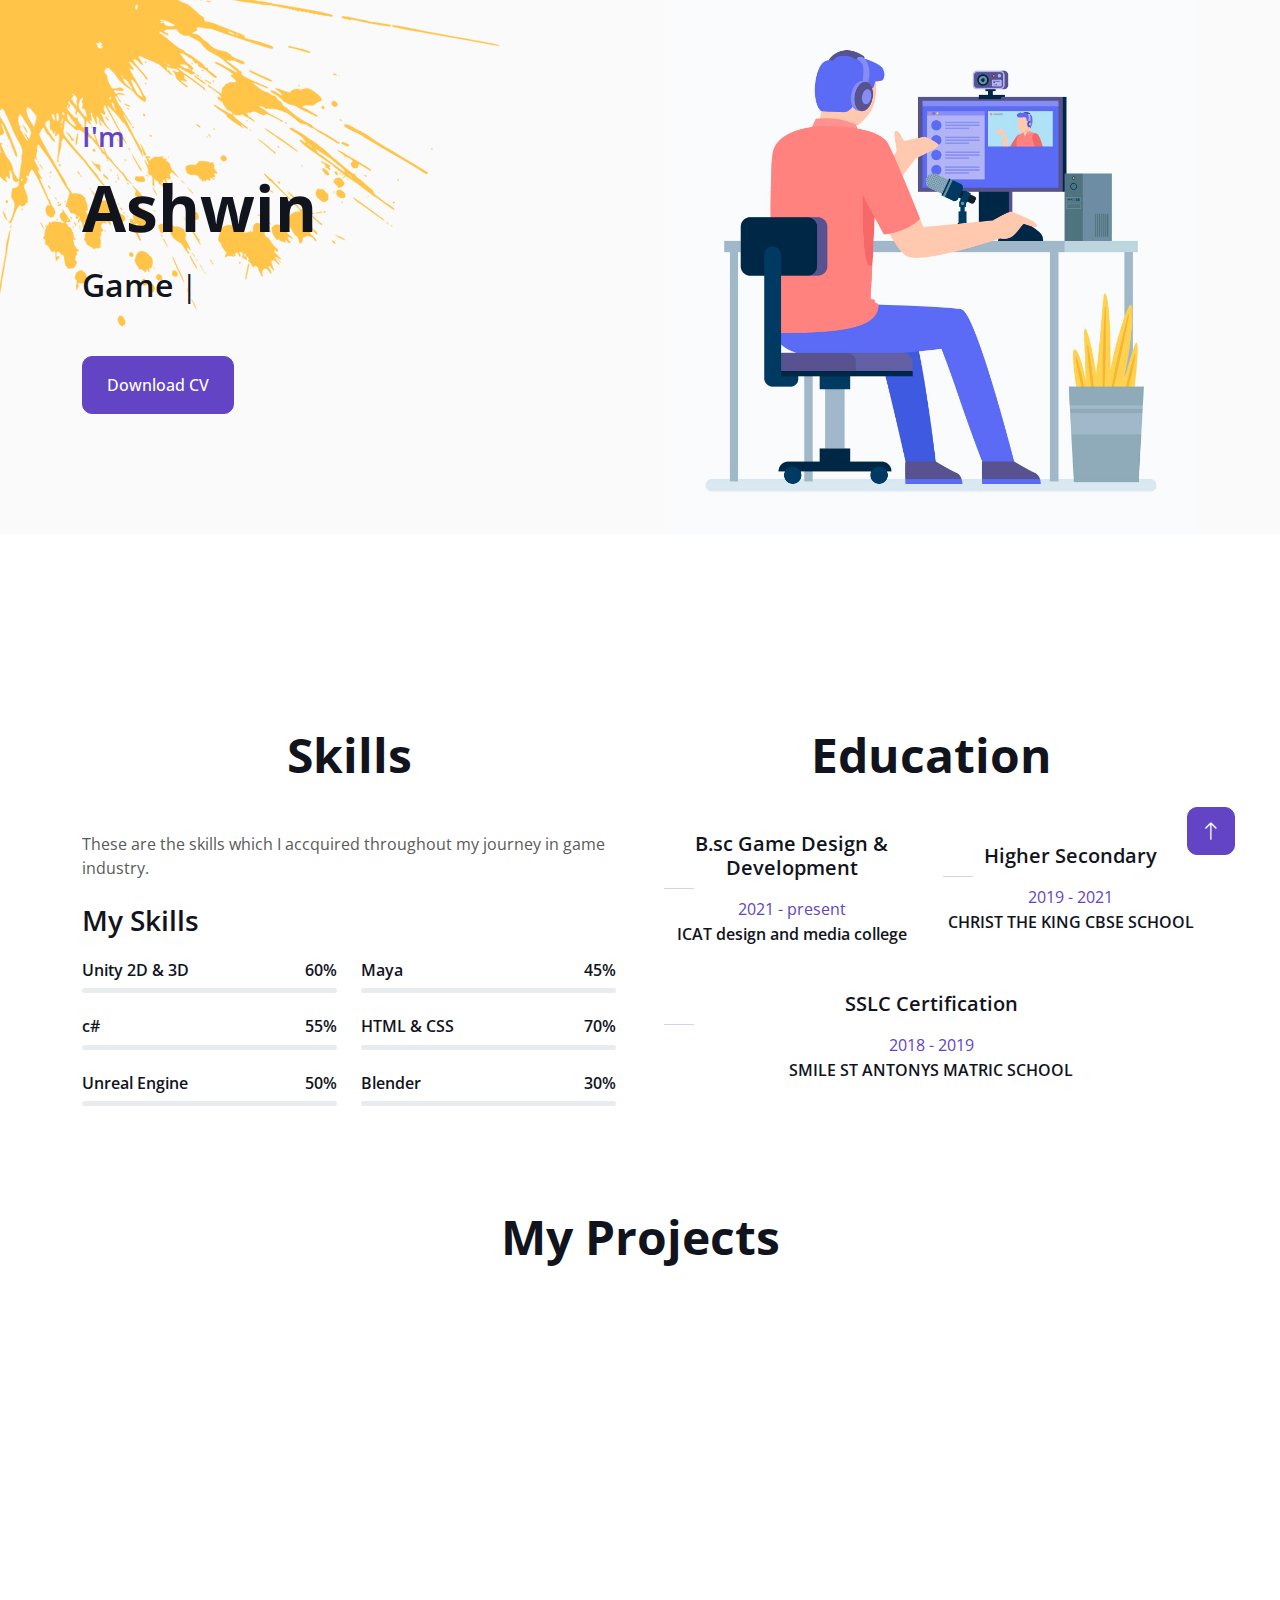
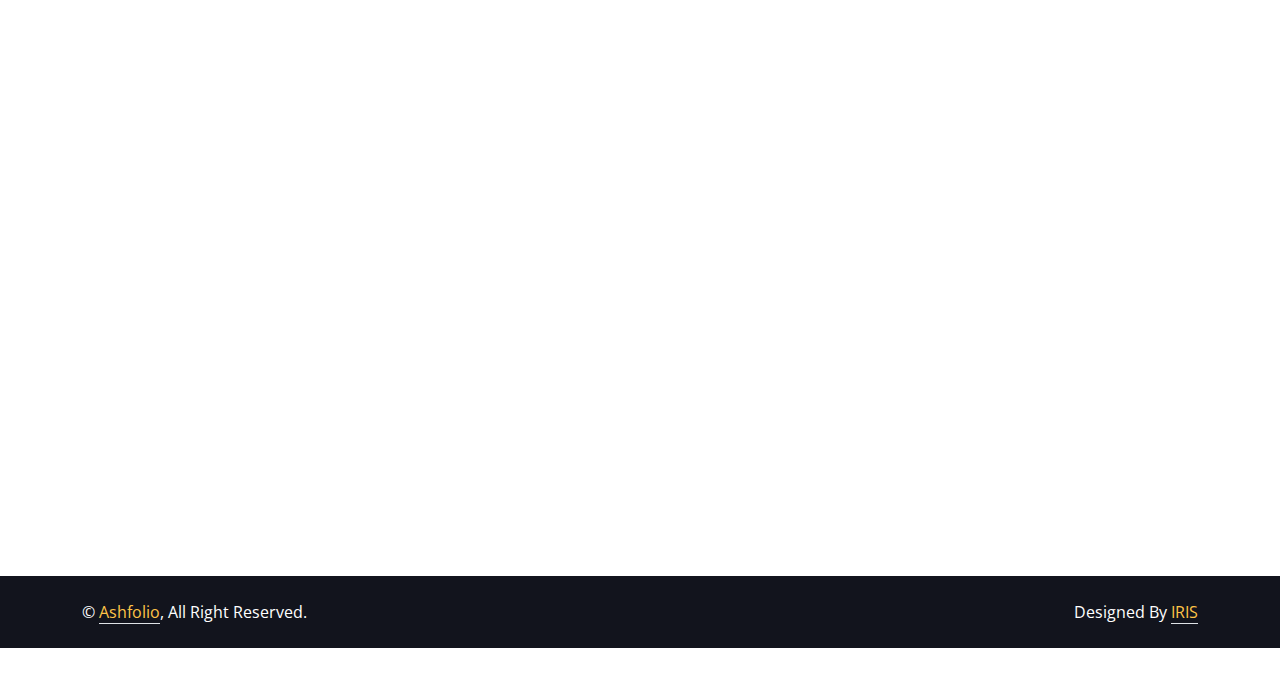
==== index.html @ 6e2ca63c "v2.8" ====
<!DOCTYPE html>
<html lang="en">

<head>
    <meta charset="utf-8">
    <title>ProMan - Personal Portfolio HTML Template</title>
    <meta content="width=device-width, initial-scale=1.0" name="viewport">
    <meta content="" name="keywords">
    <meta content="" name="description">

    <!-- Favicon -->
    <link href="img/favicon.ico" rel="icon">

    <!-- Google Web Fonts -->
    <link rel="preconnect" href="https://fonts.googleapis.com">
    <link rel="preconnect" href="https://fonts.gstatic.com" crossorigin>
    <link href="https://fonts.googleapis.com/css2?family=Open+Sans:wght@400;500;600;700;800&display=swap" rel="stylesheet"> 

    <!-- Icon Font Stylesheet -->
    <link href="https://cdnjs.cloudflare.com/ajax/libs/font-awesome/5.10.0/css/all.min.css" rel="stylesheet">
    <link href="https://cdn.jsdelivr.net/npm/bootstrap-icons@1.4.1/font/bootstrap-icons.css" rel="stylesheet">

    <!-- Libraries Stylesheet -->
    <link href="lib/animate/animate.min.css" rel="stylesheet">
    <link href="lib/lightbox/css/lightbox.min.css" rel="stylesheet">
    <link href="lib/owlcarousel/assets/owl.carousel.min.css" rel="stylesheet">

    <!-- Customized Bootstrap Stylesheet -->
    <link href="css/bootstrap.min.css" rel="stylesheet">

    <!-- Template Stylesheet -->
    <link href="css/style.css" rel="stylesheet">

    <!-- Animation -->
    
</head>

<body data-bs-spy="scroll" data-bs-target=".navbar" data-bs-offset="51">
    <!-- Spinner Start -->
    <div id="spinner" class="show bg-white position-fixed translate-middle w-100 vh-100 top-50 start-50 d-flex align-items-center justify-content-center">
        <div class="spinner-border text-primary" style="width: 3rem; height: 3rem;" role="status">
            <span class="sr-only">Loading...</span>
        </div>
    </div>
    <!-- Spinner End -->


    <!-- Navbar Start -->
    <nav class="navbar navbar-expand-lg bg-white navbar-light fixed-top shadow py-lg-0 px-4 px-lg-5 wow fadeIn" data-wow-delay="0.4s">
        <a href="index.html" class="navbar-brand d-block d-lg-none">
            <h1 class="text-primary fw-bold m-0">Ashfolio</h1>
        </a>
        <button type="button" class="navbar-toggler" data-bs-toggle="collapse" data-bs-target="#navbarCollapse">
            <span class="navbar-toggler-icon"></span>
        </button>
        <div class="collapse navbar-collapse justify-content-between py-4 py-lg-0" id="navbarCollapse">
            <div class="navbar-nav ms-auto py-0">
                <a href="#home" class="nav-item nav-link active">Home</a>
                <!-- <a href="#about" class="nav-item nav-link">About</a> -->
                <a href="#skill" class="nav-item nav-link">Skills</a>
                <!-- <a href="#service" class="nav-item nav-link">Services</a> -->
            </div>
            <a href="index.html" class="navbar-brand bg-secondary py-3 px-4 mx-3 d-none d-lg-block">
                <h1 class="text-primary fw-bold m-0">Ashfolio</h1>
            </a>
            <div class="navbar-nav me-auto py-0">
                <a href="#project" class="nav-item nav-link">Projects</a>
                <!-- <a href="#team" class="nav-item nav-link">Team</a> -->
                <!-- <a href="#testimonial" class="nav-item nav-link">Testimonial</a> -->
                <a href="#contact" class="nav-item nav-link">Contact</a>
            </div>
        </div>
    </nav>
    <!-- Navbar End -->


    <!-- Header Start -->
    <div class="container-fluid bg-light my-6 mt-0" id="home">
        <div class="container">
            <div class="row g-5 align-items-center">
                <div class="col-lg-6 py-6 pb-0 pt-lg-0">
                    <h3 class="text-primary mb-3">I'm</h3>
                    <h1 class="display-3 mb-3">Ashwin</h1>
                    <h2 class="typed-text-output d-inline"></h2>
                    <div class="typed-text d-none">Game developer, Technical Artist</div>
                    <div class="d-flex align-items-center pt-5">
                        <a href="Resume.pdf" download class="btn btn-primary py-3 px-4 me-5">Download CV</a>
                        <!-- <button type="button" class="btn-play" data-bs-toggle="modal"
                            data-src="https://www.youtube.com/embed/DWRcNpR6Kdc" data-bs-target="#videoModal">
                            <span></span>
                        </button>
                        <h5 class="ms-4 mb-0 d-none d-sm-block">Play Video</h5> -->
                    </div>
                </div>
                <div class="col-lg-6">
                    <img class="img-fluid" src="img/2.jpg" alt="">
                </div>
            </div>
        </div>
    </div>
    <!-- Header End -->


    <!-- Video Modal Start -->
    <div class="modal modal-video fade" id="videoModal" tabindex="-1" aria-labelledby="exampleModalLabel" aria-hidden="true">
        <div class="modal-dialog">
            <div class="modal-content rounded-0">
                <div class="modal-header">
                    <h3 class="modal-title" id="exampleModalLabel">Youtube Video</h3>
                    <button type="button" class="btn-close" data-bs-dismiss="modal" aria-label="Close"></button>
                </div>
                <div class="modal-body">
                    <!-- 16:9 aspect ratio -->
                    <div class="ratio ratio-16x9">
                        <iframe class="embed-responsive-item" src="" id="video" allowfullscreen allowscriptaccess="always"
                            allow="autoplay"></iframe>
                    </div>
                </div>
            </div>
        </div>
    </div>
    <!-- Video Modal End -->


    <!-- About Start -->
    <!-- <div class="container-xxl py-6" id="about">
        <div class="container">
            <div class="row g-5">
                <div class="col-lg-6 wow fadeInUp" data-wow-delay="0.1s">
                    <div class="d-flex align-items-center mb-5">
                        <div class="years flex-shrink-0 text-center me-4">
                            <h1 class="display-1 mb-0">15</h1>
                            <h5 class="mb-0">Years</h5>
                        </div>
                        <h3 class="lh-base mb-0">of working experience as a web designer & developer</h3>
                    </div>
                    <p class="mb-4">Stet no et lorem dolor et diam, amet duo ut dolore vero eos. No stet est diam rebum amet diam ipsum. Clita clita labore, dolor duo nonumy clita sit at, sed sit sanctus dolor eos.</p>
                    <p class="mb-3"><i class="far fa-check-circle text-primary me-3"></i>Afordable Prices</p>
                    <p class="mb-3"><i class="far fa-check-circle text-primary me-3"></i>High Quality Product</p>
                    <p class="mb-3"><i class="far fa-check-circle text-primary me-3"></i>On Time Project Delivery</p>
                    <a class="btn btn-primary py-3 px-5 mt-3" href="">Read More</a>
                </div>
                <div class="col-lg-6 wow fadeInUp" data-wow-delay="0.5s">
                    <div class="row g-3 mb-4">
                        <div class="col-sm-6">
                            <img class="img-fluid rounded" src="img/about-1.jpg" alt="">
                        </div>
                        <div class="col-sm-6">
                            <img class="img-fluid rounded" src="img/about-2.jpg" alt="">
                        </div>
                    </div>
                    <div class="d-flex align-items-center mb-3">
                        <h5 class="border-end pe-3 me-3 mb-0">Happy Clients</h5>
                        <h2 class="text-primary fw-bold mb-0" data-toggle="counter-up">1234</h2>
                    </div>
                    <p class="mb-4">Stet no et lorem dolor et diam, amet duo ut dolore vero eos. No stet est diam amet diam ipsum clita labore dolor duo clita.</p>
                    <div class="d-flex align-items-center mb-3">
                        <h5 class="border-end pe-3 me-3 mb-0">Projects Completed</h5>
                        <h2 class="text-primary fw-bold mb-0" data-toggle="counter-up">1234</h2>
                    </div>
                    <p class="mb-0">Stet no et lorem dolor et diam, amet duo ut dolore vero eos. No stet est diam amet diam ipsum clita labore dolor duo clita.</p>
                </div>
            </div>
        </div>
    </div> -->
    <!-- About End -->


    <!-- Expertise Start -->
    <div class="container-xxl py-6 pb-5" id="skill">
        <div class="container">
            <div class="row g-5">
                <div class="col-lg-6 wow fadeInUp" data-wow-delay="0.1s">
                    <h1 class="display-5 mb-5 text-center">Skills</h1>
                    <p class="mb-4">These are the skills which I accquired throughout my journey in game industry.</p>
                    <h3 class="mb-4">My Skills</h3>
                    <div class="row align-items-center">
                        <div class="col-md-6">
                            <div class="skill mb-4">
                                <div class="d-flex justify-content-between">
                                    <h6 class="font-weight-bold">Unity 2D & 3D</h6>
                                    <h6 class="font-weight-bold">60%</h6>
                                </div>
                                <div class="progress">
                                    <div class="progress-bar bg-primary" role="progressbar" aria-valuenow="60" aria-valuemin="0" aria-valuemax="100"></div>
                                </div>
                            </div>
                            <div class="skill mb-4">
                                <div class="d-flex justify-content-between">
                                    <h6 class="font-weight-bold">c#</h6>
                                    <h6 class="font-weight-bold">55%</h6>
                                </div>
                                <div class="progress">
                                    <div class="progress-bar bg-warning" role="progressbar" aria-valuenow="55" aria-valuemin="0" aria-valuemax="100"></div>
                                </div>
                            </div>
                            <div class="skill mb-4">
                                <div class="d-flex justify-content-between">
                                    <h6 class="font-weight-bold">Unreal Engine</h6>
                                    <h6 class="font-weight-bold">50%</h6>
                                </div>
                                <div class="progress">
                                    <div class="progress-bar bg-danger" role="progressbar" aria-valuenow="50" aria-valuemin="0" aria-valuemax="100"></div>
                                </div>
                            </div>
                        </div>
                        <div class="col-md-6">
                            <div class="skill mb-4">
                                <div class="d-flex justify-content-between">
                                    <h6 class="font-weight-bold">Maya</h6>
                                    <h6 class="font-weight-bold">45%</h6>
                                </div>
                                <div class="progress">
                                    <div class="progress-bar bg-danger" role="progressbar" aria-valuenow="45" aria-valuemin="0" aria-valuemax="100"></div>
                                </div>
                            </div>
                            <div class="skill mb-4">
                                <div class="d-flex justify-content-between">
                                    <h6 class="font-weight-bold">HTML & CSS</h6>
                                    <h6 class="font-weight-bold">70%</h6>
                                </div>
                                <div class="progress">
                                    <div class="progress-bar bg-dark" role="progressbar" aria-valuenow="70" aria-valuemin="0" aria-valuemax="100"></div>
                                </div>
                            </div>
                            <div class="skill mb-4">
                                <div class="d-flex justify-content-between">
                                    <h6 class="font-weight-bold">Blender</h6>
                                    <h6 class="font-weight-bold">30%</h6>
                                </div>
                                <div class="progress">
                                    <div class="progress-bar bg-info" role="progressbar" aria-valuenow="30" aria-valuemin="0" aria-valuemax="100"></div>
                                </div>
                            </div>
                        </div>
                    </div>
                </div>
                <div class="col-lg-6 wow fadeInUp text-center" data-wow-delay="0.5s">
                    <!-- <ul class="nav nav-pills rounded  mb-5"> -->
                        <h1 class="display-5 mb-5">Education</h1>
                        <!-- <li class="nav-item w-50">
                            <button class="nav-link w-100 py-3 fs-5 active" data-bs-toggle="pill" href="#tab-1">Experience</button>
                        </li> -->
                        <!-- <li class="nav-item w-50">
                            <button class="w-100 btn btn-primary py-3 px-5"  href="#tab-2">Education</button>
                        </li> -->
                    <!-- </ul> -->
                    <div class="tab-content">
                        <!-- <div id="tab-1" class="tab-pane fade show p-0 active">
                            <div class="row gy-5 gx-4">
                                <div class="col-sm-6">
                                    <h5>UI Designer</h5>
                                    <hr class="text-primary my-2">
                                    <p class="text-primary mb-1">2000 - 2045</p>
                                    <h6 class="mb-0">Apex Software Inc</h6>
                                </div>
                                <div class="col-sm-6">
                                    <h5>Product Designer</h5>
                                    <hr class="text-primary my-2">
                                    <p class="text-primary mb-1">2000 - 2045</p>
                                    <h6 class="mb-0">Apex Software Inc</h6>
                                </div>
                                <div class="col-sm-6">
                                    <h5>Web Designer</h5>
                                    <hr class="text-primary my-2">
                                    <p class="text-primary mb-1">2000 - 2045</p>
                                    <h6 class="mb-0">Apex Software Inc</h6>
                                </div>
                                <div class="col-sm-6">
                                    <h5>Apps Designer</h5>
                                    <hr class="text-primary my-2">
                                    <p class="text-primary mb-1">2000 - 2045</p>
                                    <h6 class="mb-0">Apex Software Inc</h6>
                                </div>
                            </div>
                        </div> -->
                        <!-- <div id="tab-2" class="tab-pane fade show p-0"> -->
                            <div class="row gy-5 gx-4 align-items-center">
                                <div class="col-sm-6">
                                    <h5>B.sc Game Design & Development</h5>
                                    <hr class="text-primary my-2">
                                    <span></span>
                                    <p class="text-primary mb-1">2021 - present</p>
                                    <h6 class="mb-0">ICAT design and media college</h6>
                                </div>
                                <div class="col-sm-6">
                                    <h5>Higher Secondary</h5>
                                    <hr class="text-primary my-2">
                                    <p class="text-primary mb-1">2019 - 2021</p>
                                    <h6 class="mb-0">CHRIST THE KING CBSE SCHOOL</h6>
                                </div>
                                <div class="col-sm-12">
                                    <h5>SSLC Certification</h5>
                                    <hr class="text-primary my-2">
                                    <p class="text-primary mb-1">2018 - 2019</p>
                                    <h6 class="mb-0">SMILE ST ANTONYS MATRIC SCHOOL</h6>
                                </div>
                                <!-- <div class="col-sm-6">
                                    <h5>Angamvaadi</h5>
                                    <hr class="text-primary my-2">
                                    <p class="text-primary mb-1">2008 - 2009</p>
                                    <h6 class="mb-0">Parassala Society</h6>
                                </div> -->
                            </div>
                        <!-- </div> -->
                    </div>
                </div>
            </div>
        </div>
    </div>
    <!-- Expertise End -->


    <!-- Service Start -->
    <!-- <div class="container-fluid bg-light my-5 py-6" id="service">
        <div class="container">
            <div class="row g-5 mb-5 wow fadeInUp" data-wow-delay="0.1s">
                <div class="col-lg-6">
                    <h1 class="display-5 mb-0">My Services</h1>
                </div>
                <div class="col-lg-6 text-lg-end">
                    <a class="btn btn-primary py-3 px-5" href="">Hire Me</a>
                </div>
            </div>
            <div class="row g-4">
                <div class="col-lg-6 wow fadeInUp" data-wow-delay="0.1s">
                    <div class="service-item d-flex flex-column flex-sm-row bg-white rounded h-100 p-4 p-lg-5">
                        <div class="bg-icon flex-shrink-0 mb-3">
                            <i class="fa fa-crop-alt fa-2x text-dark"></i>
                        </div>
                        <div class="ms-sm-4">
                            <h4 class="mb-3">Creative Design</h4>
                            <h6 class="mb-3">Start from <span class="text-primary">$199</span></h6>
                            <span>Stet lorem dolor diam amet vero eos. No stet est diam amet diam ipsum. Clita dolor duo clita sit sed sit dolor eos.</span>
                        </div>
                    </div>
                </div>
                <div class="col-lg-6 wow fadeInUp" data-wow-delay="0.3s">
                    <div class="service-item d-flex flex-column flex-sm-row bg-white rounded h-100 p-4 p-lg-5">
                        <div class="bg-icon flex-shrink-0 mb-3">
                            <i class="fa fa-code-branch fa-2x text-dark"></i>
                        </div>
                        <div class="ms-sm-4">
                            <h4 class="mb-3">Graphic Design</h4>
                            <h6 class="mb-3">Start from <span class="text-primary">$199</span></h6>
                            <span>Stet lorem dolor diam amet vero eos. No stet est diam amet diam ipsum. Clita dolor duo clita sit sed sit dolor eos.</span>
                        </div>
                    </div>
                </div>
                <div class="col-lg-6 wow fadeInUp" data-wow-delay="0.1s">
                    <div class="service-item d-flex flex-column flex-sm-row bg-white rounded h-100 p-4 p-lg-5">
                        <div class="bg-icon flex-shrink-0 mb-3">
                            <i class="fa fa-code fa-2x text-dark"></i>
                        </div>
                        <div class="ms-sm-4">
                            <h4 class="mb-3">Web Design</h4>
                            <h6 class="mb-3">Start from <span class="text-primary">$199</span></h6>
                            <span>Stet lorem dolor diam amet vero eos. No stet est diam amet diam ipsum. Clita dolor duo clita sit sed sit dolor eos.</span>
                        </div>
                    </div>
                </div>
                <div class="col-lg-6 wow fadeInUp" data-wow-delay="0.3s">
                    <div class="service-item d-flex flex-column flex-sm-row bg-white rounded h-100 p-4 p-lg-5">
                        <div class="bg-icon flex-shrink-0 mb-3">
                            <i class="fa fa-laptop-code fa-2x text-dark"></i>
                        </div>
                        <div class="ms-sm-4">
                            <h4 class="mb-3">UI/UX Design</h4>
                            <h6 class="mb-3">Start from <span class="text-primary">$199</span></h6>
                            <span>Stet lorem dolor diam amet vero eos. No stet est diam amet diam ipsum. Clita dolor duo clita sit sed sit dolor eos.</span>
                        </div>
                    </div>
                </div>
            </div>
        </div>
    </div> -->
    <!-- Service End -->


    <!-- Projects Start -->
    <div class="text-center" style="margin-top: 30px;">
        <h1 class="mb-6 display-5">My Projects</h1>
    </div>
    <div class="container-xxl py-6 pt-5" id="project">
        <div class="container">
            <div class="row g-5 mb-5 align-items-center wow fadeInUp " data-wow-delay="0.1s">
                <div class="col-lg-6">
                    <h1 class="display-5 mb-0">Games</h1>
                </div>
            </div>
            <div class="row g-4 portfolio-container wow fadeInUp" data-wow-delay="0.1s">
                <div class="portfolio-item ">
                    <!-- project-1 -->
                    <div class="row border border-4 border-primary rounded" style="background-color: rgb(230, 230, 230); padding-top:20px; padding-bottom:20px;">
                        <div class="col-sm-6 rounded overflow-hidden justify-content-center">
                            <!-- <img class="img-fluid" style="height: 90%; margin-top: 25px;" src="works/EDITED.jpg" alt=""> -->
                            <video width="100%" height="100%" controls autoplay loop muted>
                                <source src="video/flee.mp4" type="video/mp4">
                              </video>
                        </div>
    
                        <div class="col-sm-6 rounded overflow-hidden" style="margin-top: 10px; padding-left: 50px;">
                            <h2 class="display-3">The Flee</h2>

                            <h4><u>About Game</u></h4>
                            <div>
                                <h6><b>Type</b> - 2D side scroller</h6>
                                <h6><b>Genre</b> - Puzzle</h6>
                                <h6><b>Platform</b> - Windows, WebGL</h6>
                            </div>

                            <h4 class=""><u>Team Members</u></h4>
                            <div  class="">
                                <h6><b>My Role</b> - Game Developer, Technical Artist</h6>
                                <h6><b>Kiran Savio</b> - Game Designer</h6>
                                <h6><b>Anant</b> - 2D Artist</h6>
                            </div>
                            
                            <a href="https://iris8080.itch.io/flee" class="btn btn-primary py-2 px-4 me-5 fs-6 center" style="margin-bottom: 10px;">Play</a>
                        </div>
                    </div>

                    <!-- project 2 -->

                    <div class="row border border-4 border-primary rounded" style="background-color: rgb(230, 230, 230); padding-top:20px; padding-bottom:20px; margin-top: 30px;">
                        <div class="col-sm-6 rounded overflow-hidden justify-content-center">
                            <!-- <img class="img-fluid" style="height: 90%; margin-top: 25px;" src="works/EDITED.jpg" alt=""> -->
                            <video width="100%" height="100%" controls autoplay loop muted>
                                <source src="video/backrooms.mp4" type="video/mp4">
                              </video>
                        </div>
    
                        <div class="col-sm-6 rounded overflow-hidden" style="margin-top: 10px; padding-left: 50px;">
                            <h2 class="display-3">BackRooms</h2>

                            <h4><u>About Game</u></h4>
                            <div>
                                <h6><b>Type</b> - 3D FPP</h6>
                                <h6><b>Genre</b> - Horror</h6>
                                <h6><b>Platform</b> - Windows</h6>
                            </div>

                            <h4 class=""><u>Solo Developed</u></h4>
                            <div  class="">
                                <h6><b>My Role</b> - Game Designer, Game Developer, Technical Artist</h6>
                                <!-- <h6><b></b> - Game Designer</h6>
                                <h6><b></b> - 2D Artist</h6> -->
                            </div>
                            
                            <a href="https://iris8080.itch.io/backroom" class="btn btn-primary py-2 px-4 me-5 fs-6 center " style="margin-bottom: 10px;">Download</a>
                        </div>
                    </div>

                    <!-- project 3 -->

                    <div class="row border border-4 border-primary rounded" style="background-color: rgb(230, 230, 230); padding-top:20px; padding-bottom:20px; margin-top: 30px;">
                        <div class="col-sm-6 rounded overflow-hidden justify-content-center">
                            <!-- <img class="img-fluid" style="height: 90%; margin-top: 25px;" src="works/EDITED.jpg" alt=""> -->
                            <video width="100%" height="100%" controls autoplay loop muted>
                                <source src="video/missile bros.mp4" type="video/mp4">
                              </video>
                        </div>
    
                        <div class="col-sm-6 rounded overflow-hidden" style="margin-top: 10px; padding-left: 50px;">
                            <h2 class="display-3">Missile Bros</h2>

                            <h4><u>About Game</u></h4>
                            <div>
                                <h6><b>Type</b> - 3D FPP</h6>
                                <h6><b>Genre</b> - Multiplayer Shooting</h6>
                                <h6><b>Platform</b> - Windows</h6>
                            </div>

                            <h4 class=""><u>Solo Developed</u></h4>
                            <div  class="">
                                <h6><b>My Role</b> - Game Designer, Game Developer, Technical Artist</h6>
                                <!-- <h6><b>Kiran Savio</b> - Game Designer</h6>
                                <h6><b>Anant</b> - 2D Artist</h6> -->
                            </div>
                            
                            <!-- <a href="https://iris8080.itch.io/flee" class="btn btn-primary py-2 px-4 me-5 fs-6 center " style="margin-bottom: 10px;">Play</a> -->
                        </div>
                    </div>

                    <!-- project 4 -->

                    <div class="row border border-4 border-primary rounded" style="background-color: rgb(230, 230, 230); padding-top:20px; padding-bottom:20px; margin-top: 30px;">
                        <div class="col-sm-6 rounded overflow-hidden">
                            <!-- <img class="img-fluid" style="height: 90%; margin-top: 25px;" src="works/EDITED.jpg" alt=""> -->
                            <video width="175px" height="350px" style="margin-left: 30%;" class="border border-3 border-dark " controls autoplay loop muted>
                                <source src="video/space fighter.mp4" type="video/mp4">
                              </video>
                        </div>
    
                        <div class="col-sm-6 rounded overflow-hidden" style="margin-top: 10px; padding-left: 50px;">
                            <h2 class="display-3">Space Fighter</h2>

                            <h4><u>About Game</u></h4>
                            <div>
                                <h6><b>Type</b> - 2D </h6>
                                <h6><b>Genre</b> - Shooting, Destruction</h6>
                                <h6><b>Platform</b> - Android</h6>
                            </div>

                            <h4 class=""><u>Solo Developed</u></h4>
                            <div  class="">
                                <h6><b>My Role</b> - Game Designer, Game Developer, Technical Artist</h6>
                                <!-- <h6><b>Kiran Savio</b> - Game Designer</h6>
                                <h6><b>Anant</b> - 2D Artist</h6> -->
                            </div>
                            
                            <a href="https://github.com/Ashwin-Developer/HammerPlay-test-game" class="btn btn-primary py-2 px-4 me-5 fs-6 center " style="margin-bottom: 10px;">Github</a>
                        </div>
                    </div>
                    
                    
                </div>
                <!-- <div class=" portfolio-item ">
                    <div class="portfolio-img rounded overflow-hidden">
                        <img class="img-fluid" src="img/project-2.jpg" alt="">
                        <div class="portfolio-btn">
                            <a class="btn btn-lg-square btn-outline-secondary border-2 mx-1" href="img/project-2.jpg" data-lightbox="portfolio"><i class="fa fa-eye"></i></a>
                            <a class="btn btn-lg-square btn-outline-secondary border-2 mx-1" href=""><i class="fa fa-link"></i></a>
                        </div>
                    </div>
                </div>
                <div class="portfolio-item ">
                    <div class="portfolio-img rounded overflow-hidden">
                        <img class="img-fluid" src="img/project-3.jpg" alt="">
                        <div class="portfolio-btn">
                            <a class="btn btn-lg-square btn-outline-secondary border-2 mx-1" href="img/project-3.jpg" data-lightbox="portfolio"><i class="fa fa-eye"></i></a>
                            <a class="btn btn-lg-square btn-outline-secondary border-2 mx-1" href=""><i class="fa fa-link"></i></a>
                        </div>
                    </div>
                </div> -->
                <!-- <div class="col-lg-4 col-md-6 portfolio-item second">
                    <div class="portfolio-img rounded overflow-hidden">
                        <img class="img-fluid" src="img/project-4.jpg" alt="">
                        <div class="portfolio-btn">
                            <a class="btn btn-lg-square btn-outline-secondary border-2 mx-1" href="img/project-4.jpg" data-lightbox="portfolio"><i class="fa fa-eye"></i></a>
                            <a class="btn btn-lg-square btn-outline-secondary border-2 mx-1" href=""><i class="fa fa-link"></i></a>
                        </div>
                    </div>
                </div>
                <div class="col-lg-4 col-md-6 portfolio-item first">
                    <div class="portfolio-img rounded overflow-hidden">
                        <img class="img-fluid" src="img/project-5.jpg" alt="">
                        <div class="portfolio-btn">
                            <a class="btn btn-lg-square btn-outline-secondary border-2 mx-1" href="img/project-5.jpg" data-lightbox="portfolio"><i class="fa fa-eye"></i></a>
                            <a class="btn btn-lg-square btn-outline-secondary border-2 mx-1" href=""><i class="fa fa-link"></i></a>
                        </div>
                    </div>
                </div>
                <div class="col-lg-4 col-md-6 portfolio-item second">
                    <div class="portfolio-img rounded overflow-hidden">
                        <img class="img-fluid" src="img/project-6.jpg" alt="">
                        <div class="portfolio-btn">
                            <a class="btn btn-lg-square btn-outline-secondary border-2 mx-1" href="img/project-6.jpg" data-lightbox="portfolio"><i class="fa fa-eye"></i></a>
                            <a class="btn btn-lg-square btn-outline-secondary border-2 mx-1" href=""><i class="fa fa-link"></i></a>
                        </div>
                    </div>
                </div> -->
            </div>
        </div>
    </div>
    <!-- Projects End -->


    <!-- Team Start -->
    <!-- <div class="container-xxl py-6 pb-5" id="team">
        <div class="container">
            <div class="row g-5 mb-5 wow fadeInUp" data-wow-delay="0.1s">
                <div class="col-lg-6">
                    <h1 class="display-5 mb-0">Team Members</h1>
                </div>
                <div class="col-lg-6 text-lg-end">
                    <a class="btn btn-primary py-3 px-5" href="">Contact Us</a>
                </div>
            </div>
            <div class="row g-4">
                <div class="col-lg-4 col-md-6 wow fadeInUp" data-wow-delay="0.1s">
                    <div class="team-item position-relative">
                        <img class="img-fluid rounded" src="img/team-1.jpg" alt="">
                        <div class="team-text bg-white rounded-end p-4">
                            <div>
                                <h5>Full Name</h5>
                                <span>Designer</span>
                            </div>
                            <i class="fa fa-arrow-right fa-2x text-primary"></i>
                        </div>
                    </div>
                </div>
                <div class="col-lg-4 col-md-6 wow fadeInUp" data-wow-delay="0.3s">
                    <div class="team-item position-relative">
                        <img class="img-fluid rounded" src="img/team-2.jpg" alt="">
                        <div class="team-text bg-white rounded-end p-4">
                            <div>
                                <h5>Full Name</h5>
                                <span>Designer</span>
                            </div>
                            <i class="fa fa-arrow-right fa-2x text-primary"></i>
                        </div>
                    </div>
                </div>
                <div class="col-lg-4 col-md-6 wow fadeInUp" data-wow-delay="0.5s">
                    <div class="team-item position-relative">
                        <img class="img-fluid rounded" src="img/team-3.jpg" alt="">
                        <div class="team-text bg-white rounded-end p-4">
                            <div>
                                <h5>Full Name</h5>
                                <span>Designer</span>
                            </div>
                            <i class="fa fa-arrow-right fa-2x text-primary"></i>
                        </div>
                    </div>
                </div>
            </div>
        </div>
    </div> -->
    <!-- Team End -->


    <!-- Testimonial Start -->
    <!-- <div class="container-fluid bg-light py-5 my-5" id="testimonial">
        <div class="container-fluid py-5">
            <h1 class="display-5 text-center mb-5 wow fadeInUp" data-wow-delay="0.1s">Testimonial</h1>
            <div class="row justify-content-center">
                <div class="col-lg-3 d-none d-lg-block">
                    <div class="testimonial-left h-100">
                        <img class="img-fluid wow fadeIn" data-wow-delay="0.1s" src="img/testimonial-1.jpg" alt="">
                        <img class="img-fluid wow fadeIn" data-wow-delay="0.3s" src="img/testimonial-2.jpg" alt="">
                        <img class="img-fluid wow fadeIn" data-wow-delay="0.5s" src="img/testimonial-3.jpg" alt="">
                    </div>
                </div>
                <div class="col-lg-6 wow fadeInUp" data-wow-delay="0.5s">
                    <div class="owl-carousel testimonial-carousel">
                        <div class="testimonial-item text-center">
                            <div class="position-relative mb-5">
                                <img class="img-fluid rounded-circle border border-secondary p-2 mx-auto" src="img/testimonial-1.jpg" alt="">
                                <div class="testimonial-icon">
                                    <i class="fa fa-quote-left text-primary"></i>
                                </div>
                            </div>
                            <p class="fs-5 fst-italic">Dolores sed duo clita tempor justo dolor et stet lorem kasd labore dolore lorem ipsum. At lorem lorem magna ut et, nonumy et labore et tempor diam tempor erat.</p>
                            <hr class="w-25 mx-auto">
                            <h5>Client Name</h5>
                            <span>Profession</span>
                        </div>
                        <div class="testimonial-item text-center">
                            <div class="position-relative mb-5">
                                <img class="img-fluid rounded-circle border border-secondary p-2 mx-auto" src="img/testimonial-2.jpg" alt="">
                                <div class="testimonial-icon">
                                    <i class="fa fa-quote-left text-primary"></i>
                                </div>
                            </div>
                            <p class="fs-5 fst-italic">Dolores sed duo clita tempor justo dolor et stet lorem kasd labore dolore lorem ipsum. At lorem lorem magna ut et, nonumy et labore et tempor diam tempor erat.</p>
                            <hr class="w-25 mx-auto">
                            <h5>Client Name</h5>
                            <span>Profession</span>
                        </div>
                        <div class="testimonial-item text-center">
                            <div class="position-relative mb-5">
                                <img class="img-fluid rounded-circle border border-secondary p-2 mx-auto" src="img/testimonial-3.jpg" alt="">
                                <div class="testimonial-icon">
                                    <i class="fa fa-quote-left text-primary"></i>
                                </div>
                            </div>
                            <p class="fs-5 fst-italic">Dolores sed duo clita tempor justo dolor et stet lorem kasd labore dolore lorem ipsum. At lorem lorem magna ut et, nonumy et labore et tempor diam tempor erat.</p>
                            <hr class="w-25 mx-auto">
                            <h5>Client Name</h5>
                            <span>Profession</span>
                        </div>
                    </div>
                </div>
                <div class="col-lg-3 d-none d-lg-block">
                    <div class="testimonial-right h-100">
                        <img class="img-fluid wow fadeIn" data-wow-delay="0.1s" src="img/testimonial-1.jpg" alt="">
                        <img class="img-fluid wow fadeIn" data-wow-delay="0.3s" src="img/testimonial-2.jpg" alt="">
                        <img class="img-fluid wow fadeIn" data-wow-delay="0.5s" src="img/testimonial-3.jpg" alt="">
                    </div>
                </div>
            </div>
        </div>
    </div> -->
    <!-- Testimonial End -->


    <!-- Contact Start -->
    <div class="container-xxl pb-5" id="contact">
        <div class="container py-5">
            <div class="row g-5 mb-5 wow fadeInUp" data-wow-delay="0.1s">
                <div class="col-lg-6">
                    <h1 class="display-5 mb-0">Contact Me</h1>
                </div>
                <div class="col-lg-6 text-lg-end">
                    <a class="btn btn-primary py-3 px-5" href="">Say Hello</a>
                </div>
            </div>
            <div class="row g-5">
                <div class="col-lg-5 col-md-6 wow fadeInUp" data-wow-delay="0.1s">
                    <p class="mb-2">Address:</p>
                    <h3 class="fw-bold">Hongasandra, Bangalore</h3>
                    <hr class="w-100">
                    <p class="mb-2">Call me:</p>
                    <h3 class="fw-bold">+91 9895893963</h3>
                    <hr class="w-100">
                    <p class="mb-2">Mail me:</p>
                    <h3 class="fw-bold">ashwinraj2253353@gmail.com</h3>
                    <hr class="w-100">
                    <p class="mb-2">Follow me:</p>
                    <div class="d-flex pt-2">
                        <a class="btn btn-square btn-primary me-2" href=""><i class="fab fa-twitter"></i></a>
                        <a class="btn btn-square btn-primary me-2" href=""><i class="fab fa-facebook-f"></i></a>
                        <a class="btn btn-square btn-primary me-2" href=""><i class="fab fa-youtube"></i></a>
                        <a class="btn btn-square btn-primary me-2" href="https://www.linkedin.com/in/ashwin-raj-5909ba213/"><i class="fab fa-linkedin-in"></i></a>
                    </div>
                </div>
                <div class="col-lg-7 col-md-6 wow fadeInUp" data-wow-delay="0.5s">
                    <!-- <p class="mb-4">The contact form is currently inactive. Get a functional and working contact form with Ajax & PHP in a few minutes. Just copy and paste the files, add a little code and you're done. <a href="https://htmlcodex.com/contact-form">Download Now</a>.</p> -->
                    <form>
                        <div class="row g-3">
                            <div class="col-md-6">
                                <div class="form-floating">
                                    <input type="text" class="form-control" id="name" placeholder="Your Name">
                                    <label for="name">Your Name</label>
                                </div>
                            </div>
                            <div class="col-md-6">
                                <div class="form-floating">
                                    <input type="email" class="form-control" id="email" placeholder="Your Email">
                                    <label for="email">Your Email</label>
                                </div>
                            </div>
                            <div class="col-12">
                                <div class="form-floating">
                                    <input type="text" class="form-control" id="subject" placeholder="Subject">
                                    <label for="subject">Subject</label>
                                </div>
                            </div>
                            <div class="col-12">
                                <div class="form-floating">
                                    <textarea class="form-control" placeholder="Leave a message here" id="message" style="height: 100px"></textarea>
                                    <label for="message">Message</label>
                                </div>
                            </div>
                            <div class="col-12">
                                <button class="btn btn-primary py-3 px-5" type="submit">Send Message</button>
                            </div>
                        </div>
                    </form>
                </div>
            </div>
        </div>
    </div>
    <!-- Contact End -->


    <!-- Map Start -->
    <!-- <div class="container-xxl pt-5 px-0 wow fadeInUp" data-wow-delay="0.1s">
        <div class="container-xxl pt-5 px-0">
            <div class="bg-dark">
                <iframe
                src="https://www.google.com/maps/embed?pb=!1m18!1m12!1m3!1d3001156.4288297426!2d-78.01371936852176!3d42.72876761954724!2m3!1f0!2f0!3f0!3m2!1i1024!2i768!4f13.1!3m3!1m2!1s0x4ccc4bf0f123a5a9%3A0xddcfc6c1de189567!2sNew%20York%2C%20USA!5e0!3m2!1sen!2sbd!4v1603794290143!5m2!1sen!2sbd"
                frameborder="0" style="width: 100%; height: 450px; border:0;" allowfullscreen="" aria-hidden="false"
                tabindex="0"></iframe>
            </div>
        </div>
    </div> -->
    <!-- Map End -->


    <!-- Copyright Start -->
    <div class="container-fluid bg-dark text-white py-4">
            <div class="container">
                <div class="row">
                    <div class="col-md-6 text-center text-md-start mb-3 mb-md-0">
                        &copy; <a class="border-bottom text-secondary" href="#">Ashfolio</a>, All Right Reserved.
                    </div>
                    <div class="col-md-6 text-center text-md-end">
                        <!--/*** This template is free as long as you keep the footer author’s credit link/attribution link/backlink. If you'd like to use the template without the footer author’s credit link/attribution link/backlink, you can purchase the Credit Removal License from "https://htmlcodex.com/credit-removal". Thank you for your support. ***/-->
                        Designed By <a class="border-bottom text-secondary" href="">IRIS</a>
                        <!-- <br>Distributed By: <a class="border-bottom" href="" target="_blank">ThemeWagon</a> -->
                    </div>
                </div>
            </div>
        </div>
    </div>
    <!-- Copyright End -->


    <!-- Back to Top -->
    <a href="#" class="btn btn-lg btn-primary btn-lg-square back-to-top"><i class="bi bi-arrow-up"></i></a>


    <!-- JavaScript Libraries -->
    <script src="https://code.jquery.com/jquery-3.4.1.min.js"></script>
    <script src="https://cdn.jsdelivr.net/npm/bootstrap@5.0.0/dist/js/bootstrap.bundle.min.js"></script>
    <script src="lib/wow/wow.min.js"></script>
    <script src="lib/easing/easing.min.js"></script>
    <script src="lib/waypoints/waypoints.min.js"></script>
    <script src="lib/typed/typed.min.js"></script>
    <script src="lib/counterup/counterup.min.js"></script>
    <script src="lib/owlcarousel/owl.carousel.min.js"></script>
    <script src="lib/isotope/isotope.pkgd.min.js"></script>
    <script src="lib/lightbox/js/lightbox.min.js"></script>

    <!-- Template Javascript -->
    <script src="js/main.js"></script>
</body>

</html>
---- css/style.css ----
/* animation */




/********** Template CSS **********/


:root {
    --primary: #6244C5;
    --secondary: #FFC448;
    --light: #FAFAFB;
    --dark: #12141D;
}

.back-to-top {
    position: fixed;
    display: none;
    right: 45px;
    bottom: 45px;
    z-index: 99;
}

.my-6 {
    margin-top: 6rem;
    margin-bottom: 6rem;
}

.py-6 {
    padding-top: 6rem;
    padding-bottom: 6rem;
}


/*** Spinner ***/
#spinner {
    opacity: 0;
    visibility: hidden;
    transition: opacity .5s ease-out, visibility 0s linear .5s;
    z-index: 99999;
}

#spinner.show {
    transition: opacity .5s ease-out, visibility 0s linear 0s;
    visibility: visible;
    opacity: 1;
}


/*** Button ***/
.btn {
    font-weight: 500;
    transition: .5s;
}

.btn.btn-primary,
.btn.btn-secondary {
    color: #FFFFFF;
}

.btn-square {
    width: 38px;
    height: 38px;
}

.btn-sm-square {
    width: 32px;
    height: 32px;
}

.btn-lg-square {
    width: 48px;
    height: 48px;
}

.btn-square,
.btn-sm-square,
.btn-lg-square {
    padding: 0;
    display: flex;
    align-items: center;
    justify-content: center;
    font-weight: normal;
}


/*** Navbar ***/
.navbar.fixed-top {
    display: none;
    transition: .5s;
}

.navbar .navbar-nav .nav-link {
    padding: 20px 15px;
    color: var(--dark);
    font-size: 18px;
    font-weight: 600;
    outline: none;
}

.navbar .navbar-nav .nav-link:hover,
.navbar .navbar-nav .nav-link.active {
    color: var(--primary);
}

@media (max-width: 991.98px) {
    .navbar .navbar-nav .nav-link  {
        padding: 10px 0;
    }
}


/*** Header ***/
#home {
    margin-bottom: 6rem;
    background: url(../img/bg-header.png) left top no-repeat;
}

.typed-cursor {
    font-size: 30px;
    color: var(--dark);
}

.btn-play {
    position: relative;
    display: block;
    box-sizing: content-box;
    width: 16px;
    height: 26px;
    border-radius: 100%;
    border: none;
    outline: none !important;
    padding: 18px 20px 20px 28px;
    background: var(--primary);
}

.btn-play:before {
    content: "";
    position: absolute;
    z-index: 0;
    left: 50%;
    top: 50%;
    transform: translateX(-50%) translateY(-50%);
    display: block;
    width: 60px;
    height: 60px;
    background: var(--primary);
    border-radius: 100%;
    animation: pulse-border 1500ms ease-out infinite;
}

.btn-play:after {
    content: "";
    position: absolute;
    z-index: 1;
    left: 50%;
    top: 50%;
    transform: translateX(-50%) translateY(-50%);
    display: block;
    width: 60px;
    height: 60px;
    background: #FFFFFF;
    border-radius: 100%;
    transition: all 200ms;
}

.btn-play span {
    display: block;
    position: relative;
    z-index: 3;
    width: 0;
    height: 0;
    left: -1px;
    border-left: 16px solid var(--primary);
    border-top: 11px solid transparent;
    border-bottom: 11px solid transparent;
}

@keyframes pulse-border {
    0% {
        transform: translateX(-50%) translateY(-50%) translateZ(0) scale(1);
        opacity: 1;
    }

    100% {
        transform: translateX(-50%) translateY(-50%) translateZ(0) scale(2);
        opacity: 0;
    }
}

.modal-video .modal-dialog {
    position: relative;
    max-width: 800px;
    margin: 60px auto 0 auto;
}

.modal-video .modal-body {
    position: relative;
    padding: 0px;
}

.modal-video .close {
    position: absolute;
    width: 30px;
    height: 30px;
    right: 0px;
    top: -30px;
    z-index: 999;
    font-size: 30px;
    font-weight: normal;
    color: #FFFFFF;
    background: #000000;
    opacity: 1;
}


/*** About ***/
#about .years .display-1 {
    font-size: 10rem;
    line-height: 9rem;
}

#about .years h5 {
    letter-spacing: 30px;
    margin-right: -30px;
}


/*** Skills ***/
#skill .progress {
    height: 5px;
    border-radius: 5px;
}

#skill .progress .progress-bar {
    width: 0px;
    border-radius: 5px;
    transition: 3s;
}

#skill .nav-pills .nav-link {
    color: var(--dark);
}

#skill .nav-pills .nav-link.active {
    color: #FFFFFF;
}

#skill .tab-content hr {
    width: 30px;
}


/*** Service ***/
.service-item .bg-icon {
    width: 100px;
    height: 100px;
    display: flex;
    align-items: center;
    justify-content: center;
    background: url(../img/bg-icon.png) center center no-repeat;
    background-size: cover;
}


/*** Project Portfolio ***/
#portfolio-flters li {
    display: inline-block;
    font-weight: 500;
    color: var(--dark);
    cursor: pointer;
    transition: .5s;
    border-bottom: 2px solid transparent;
}

#portfolio-flters li:hover,
#portfolio-flters li.active {
    color: var(--primary);
    border-color: var(--primary);
}

.portfolio-img {
    position: relative;
}

.portfolio-btn {
    position: absolute;
    width: 100%;
    height: 100%;
    top: 0;
    left: 0;
    background: rgba(98, 68, 197, .9);
    display: flex;
    align-items: flex-end;
    justify-content: flex-start;
    padding: 30px;
    padding-bottom: 100px !important;
    opacity: 0;
    transition: .5s;
}

.portfolio-item:hover .portfolio-btn {
    opacity: 1;
    padding-bottom: 30px !important;
}


/*** Team ***/
.team-item img {
    transition: .5s;
}

.team-item:hover img {
    opacity: .7;
}

.team-item .team-text {
    position: absolute;
    left: 0;
    right: 60px;
    bottom: 30px;
    display: flex;
    align-items: center;
    justify-content: space-between;
    opacity: 0;
    transition: .5s;
}

.team-item:hover .team-text {
    right: 30px;
    opacity: 1;
}

.team-item .team-text div {
    transition: .5s;
}

.team-item:hover .team-text div {
    margin-left: 30px;
}


/*** Testimonial ***/
.testimonial-left,
.testimonial-right {
    position: relative;
}

.testimonial-left img,
.testimonial-right img {
    position: absolute;
    padding: 5px;
    border: 1px solid var(--secondary);
    border-radius: 70px;
}

.testimonial-left img:nth-child(1),
.testimonial-right img:nth-child(3) {
    width: 70px;
    height: 70px;
    top: 10%;
    left: 50%;
    transform: translateX(-50%);
}

.testimonial-left img:nth-child(2),
.testimonial-right img:nth-child(2) {
    width: 60px;
    height: 60px;
    top: 50%;
    left: 10%;
    transform: translateY(-50%);
}

.testimonial-left img:nth-child(3),
.testimonial-right img:nth-child(1) {
    width: 50px;
    height: 50px;
    bottom: 10%;
    right: 10%;
}

.testimonial-carousel .owl-item img {
    width: 120px;
    height: 120px;
}

.testimonial-carousel .testimonial-icon {
    position: absolute;
    width: 40px;
    height: 40px;
    left: 50%;
    bottom: -15px;
    transform: translateX(-50%);
    display: flex;
    align-items: center;
    justify-content: center;
    background: #FFFFFF;
    border: 1px solid var(--secondary);
    border-radius: 60px;
}

.testimonial-carousel .owl-dots {
    height: 40px;
    margin-top: 25px;
    display: flex;
    align-items: center;
    justify-content: center;
}

.testimonial-carousel .owl-dot {
    position: relative;
    display: inline-block;
    margin: 0 5px;
    width: 30px;
    height: 30px;
    background: #FFFFFF;
    border: 2px solid var(--secondary);
    border-radius: 30px;
    transition: .5s;
}

.testimonial-carousel .owl-dot::after {
    position: absolute;
    content: "";
    width: 16px;
    height: 16px;
    top: 5px;
    left: 5px;
    border-radius: 16px;
    background: var(--secondary);
    transition: .5s;
}

.testimonial-carousel .owl-dot.active::after {
    background: var(--primary);
}
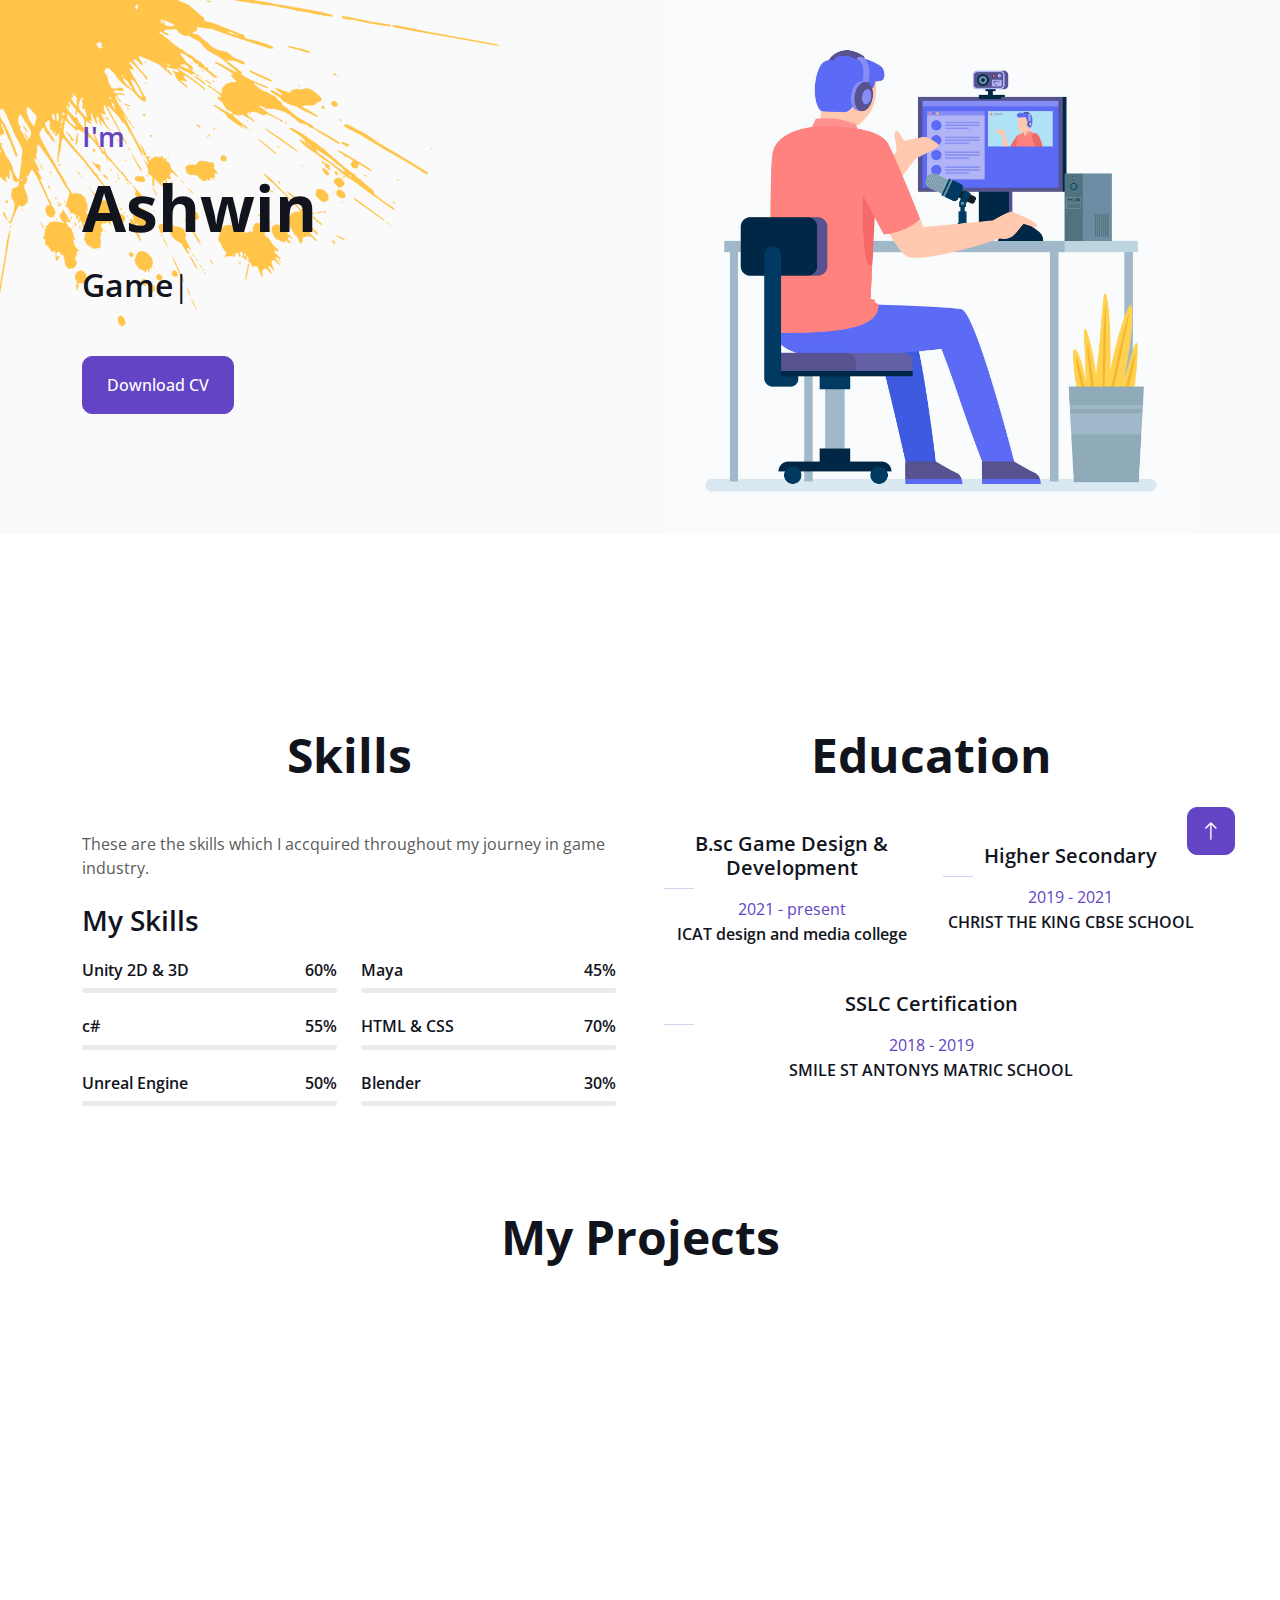
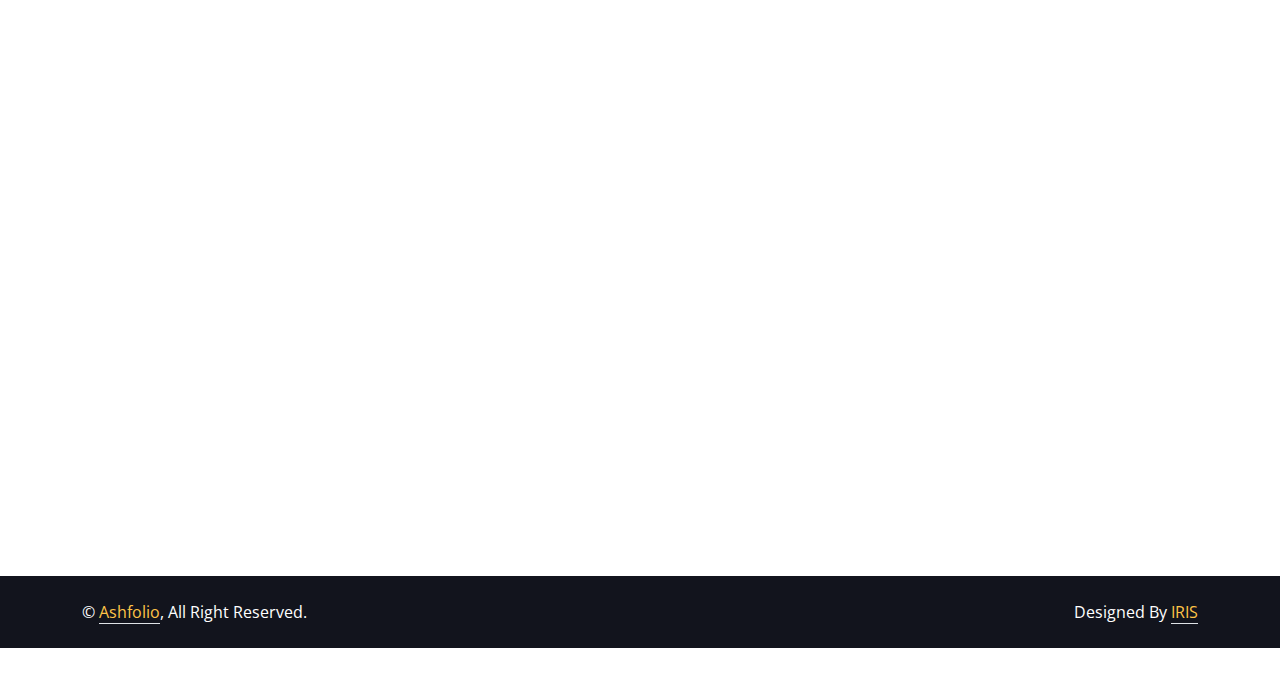
==== commit bc12c214: "v3" ====
--- a/index.html
+++ b/index.html
@@ -3,7 +3,7 @@
 
 <head>
     <meta charset="utf-8">
-    <title>ProMan - Personal Portfolio HTML Template</title>
+    <title>Ashfolio</title>
     <meta content="width=device-width, initial-scale=1.0" name="viewport">
     <meta content="" name="keywords">
     <meta content="" name="description">
@@ -84,7 +84,7 @@
                     <h2 class="typed-text-output d-inline"></h2>
                     <div class="typed-text d-none">Game developer, Technical Artist</div>
                     <div class="d-flex align-items-center pt-5">
-                        <a href="Resume.pdf" download class="btn btn-primary py-3 px-4 me-5">Download CV</a>
+                        <a href=""  class="btn btn-primary py-3 px-4 me-5" onclick="resume()">Download CV</a>
                         <!-- <button type="button" class="btn-play" data-bs-toggle="modal"
                             data-src="https://www.youtube.com/embed/DWRcNpR6Kdc" data-bs-target="#videoModal">
                             <span></span>
@@ -793,6 +793,13 @@
 
 
     <!-- JavaScript Libraries -->
+    <script>
+        function resume(){
+            var url = "Resume.pdf";
+            window.open(url,"_blank");
+        }       
+    </script>
+
     <script src="https://code.jquery.com/jquery-3.4.1.min.js"></script>
     <script src="https://cdn.jsdelivr.net/npm/bootstrap@5.0.0/dist/js/bootstrap.bundle.min.js"></script>
     <script src="lib/wow/wow.min.js"></script>
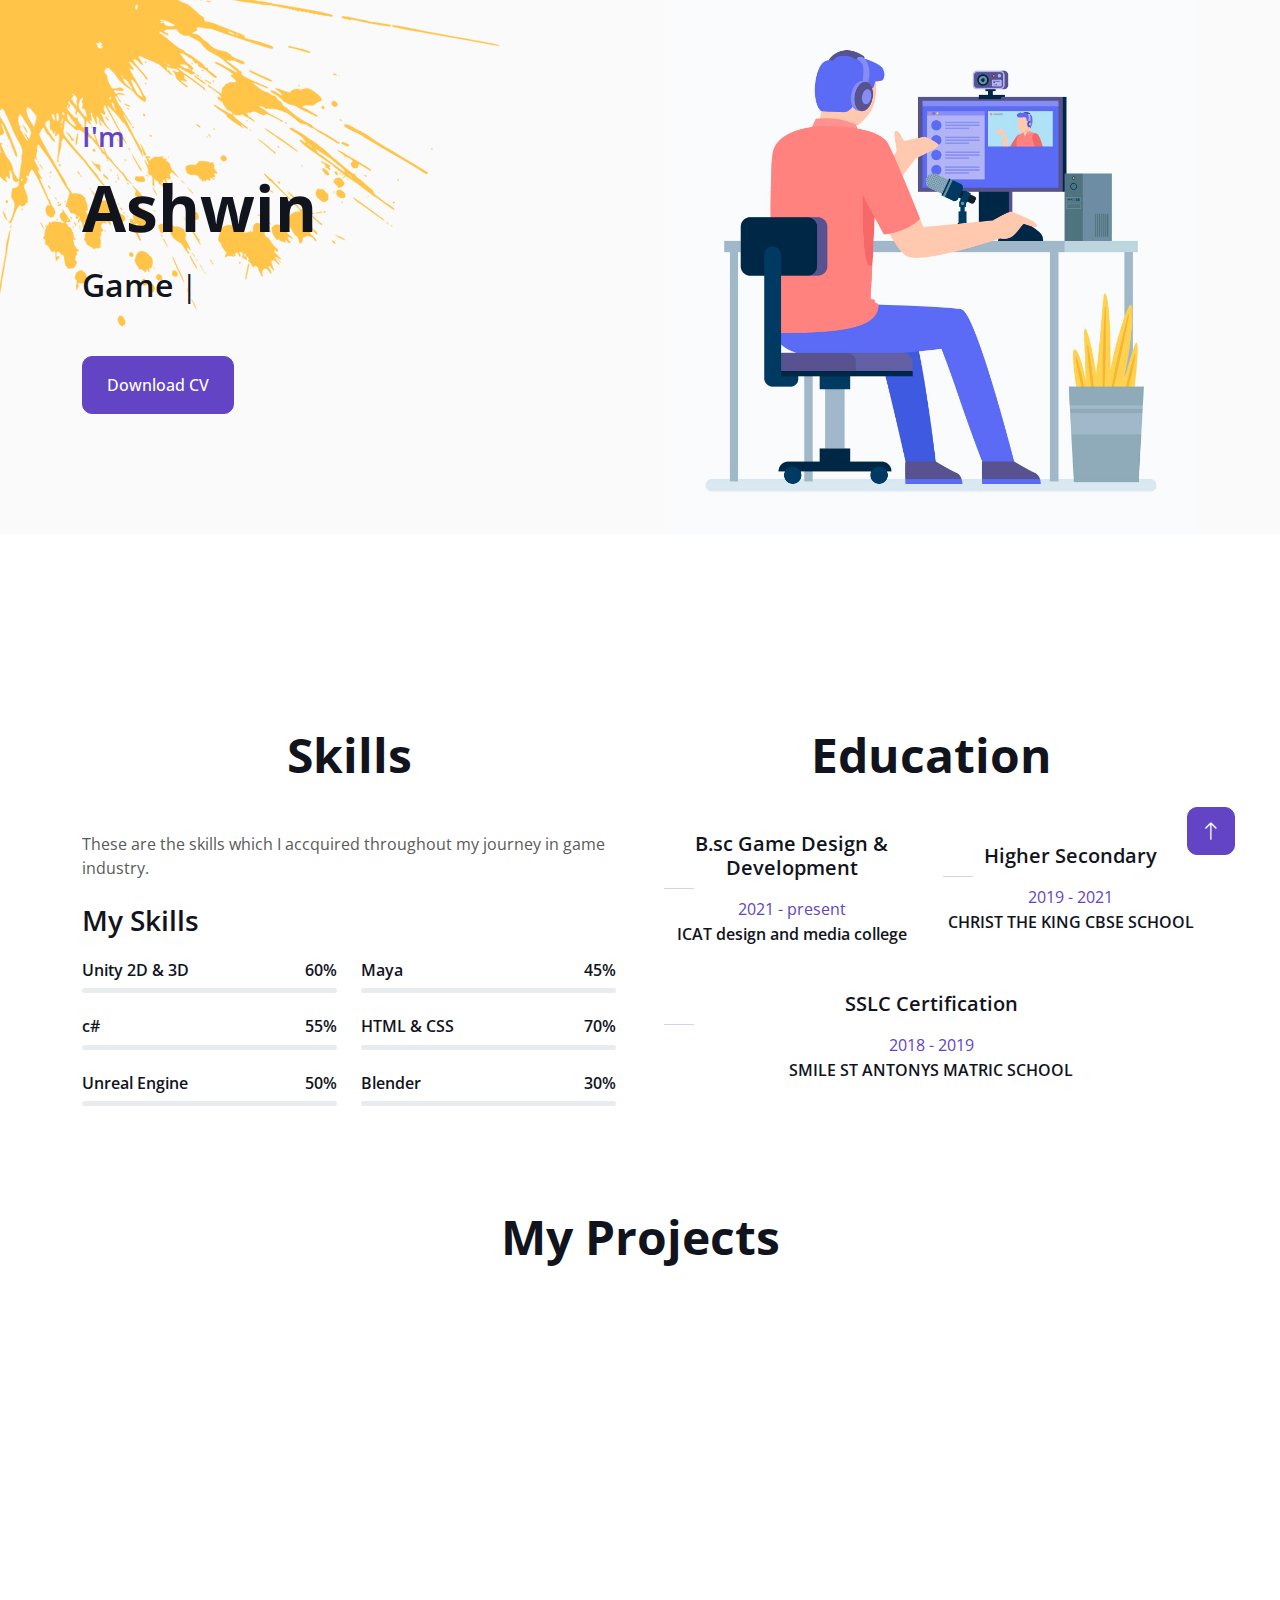
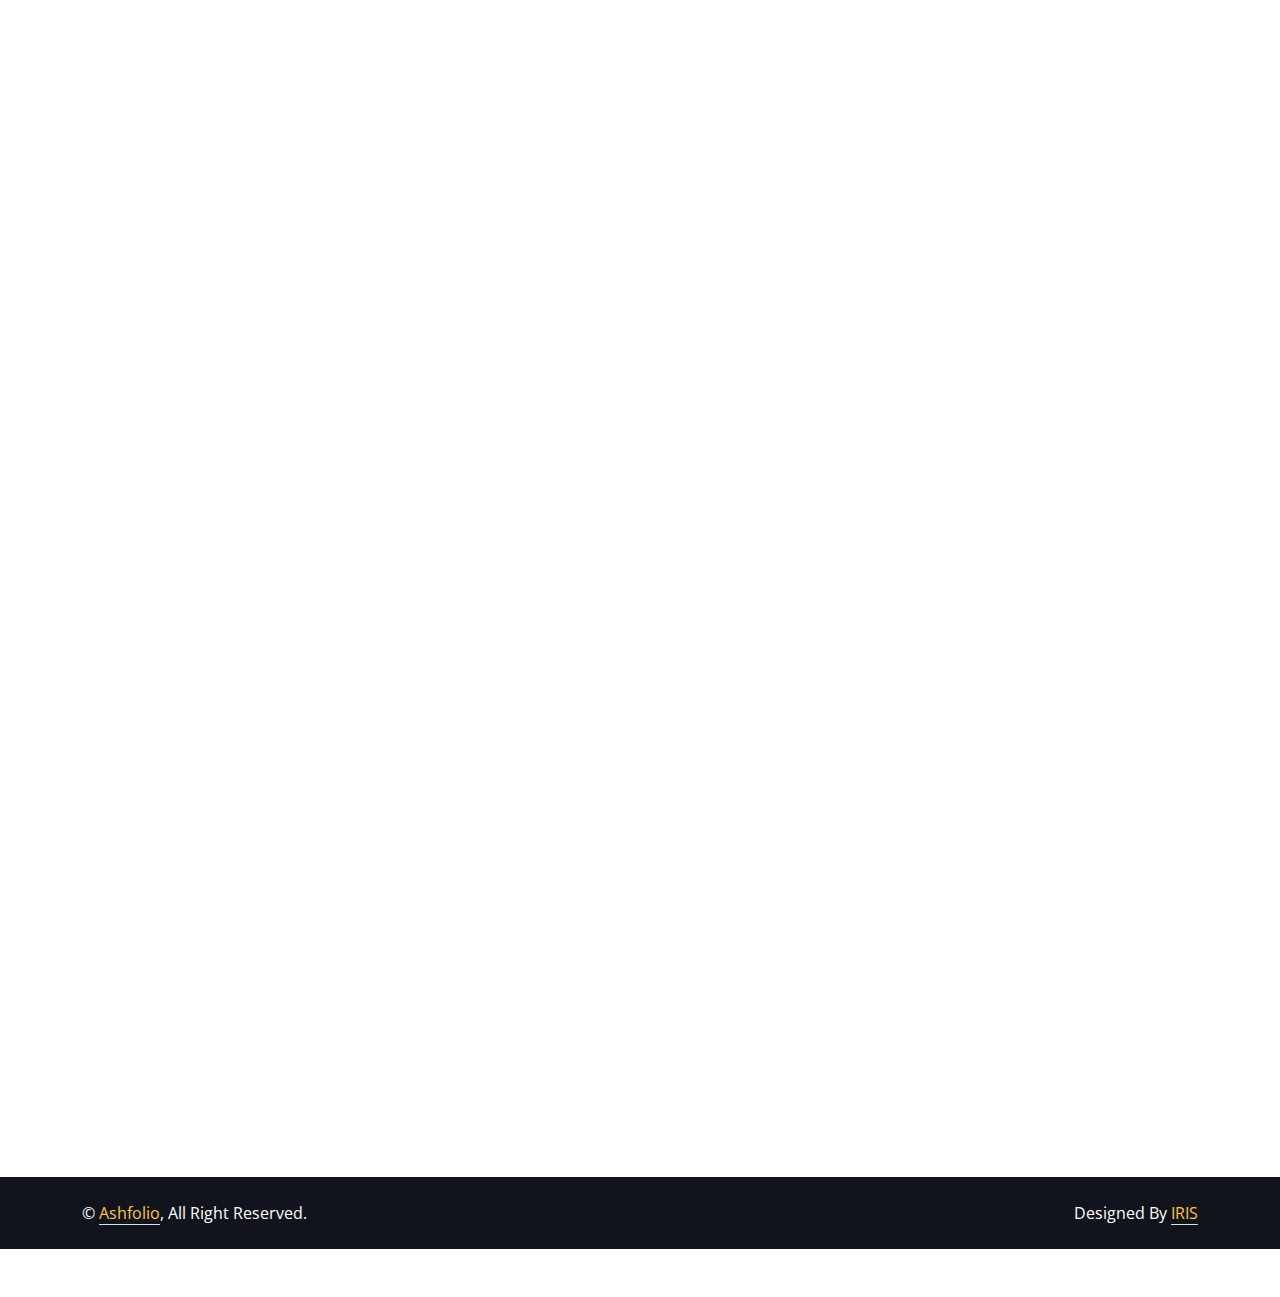
==== commit 8931da1c: "v3.1" ====
--- a/index.html
+++ b/index.html
@@ -512,6 +512,43 @@
                             <a href="https://github.com/Ashwin-Developer/HammerPlay-test-game" class="btn btn-primary py-2 px-4 me-5 fs-6 center " style="margin-bottom: 10px;">Github</a>
                         </div>
                     </div>
+
+                    <!-- project-5 -->
+
+                    <div class="row border border-4 border-primary rounded" style="background-color: rgb(230, 230, 230); padding-top:20px; padding-bottom:20px; margin-top: 30px;">
+                        <div class="col-sm-6 rounded overflow-hidden justify-content-center">
+                            <!-- <img class="img-fluid" style="height: 90%; margin-top: 25px;" src="works/EDITED.jpg" alt=""> -->
+                            <video width="100%" height="100%" controls autoplay loop muted>
+                                <source src="video/Full weapon system.mp4" type="video/mp4">
+                              </video>
+                        </div>
+    
+                        <div class="col-sm-6 rounded overflow-hidden" style="margin-top: 10px; padding-left: 50px;">
+                            <h2 class="display-3">Weapon System</h2>
+
+                            <h4><u>About Game Mechanics</u></h4>
+                            <div>
+                                <p>1) I have added interactable weapons or pickup system of weapons rather than
+                                    giving weapons to the player in the starting of the game or scene. <br>
+                                    2) There will be 2 slots to the player. For storing and switching weapons. <br>
+                                    3) Recoil and Reload system were added to the weapons. <br>
+                                    4) Destructable objects were added to the environment. <br>
+                                    5) Created enemy AI that will patrol around the room, Once the player reaches <br>
+                                    near to it, It will stop patrolling state and start the attack state. <br>
+                                    6) In attack state enemy will shoot the player with a small bullet randomness. <br>
+                                    7) Health system added to both player and AI enemy.</p>
+                            </div>
+
+                            <h4 class=""><u>Solo Developed</u></h4>
+                            <div  class="">
+                                <h6><b>My Role</b> - Game Developer</h6>
+                                <!-- <h6><b>Kiran Savio</b> - Game Designer</h6>
+                                <h6><b>Anant</b> - 2D Artist</h6> -->
+                            </div>
+                            
+                            <!-- <a href="https://iris8080.itch.io/flee" class="btn btn-primary py-2 px-4 me-5 fs-6 center " style="margin-bottom: 10px;">Play</a> -->
+                        </div>
+                    </div>
                     
                     
                 </div>
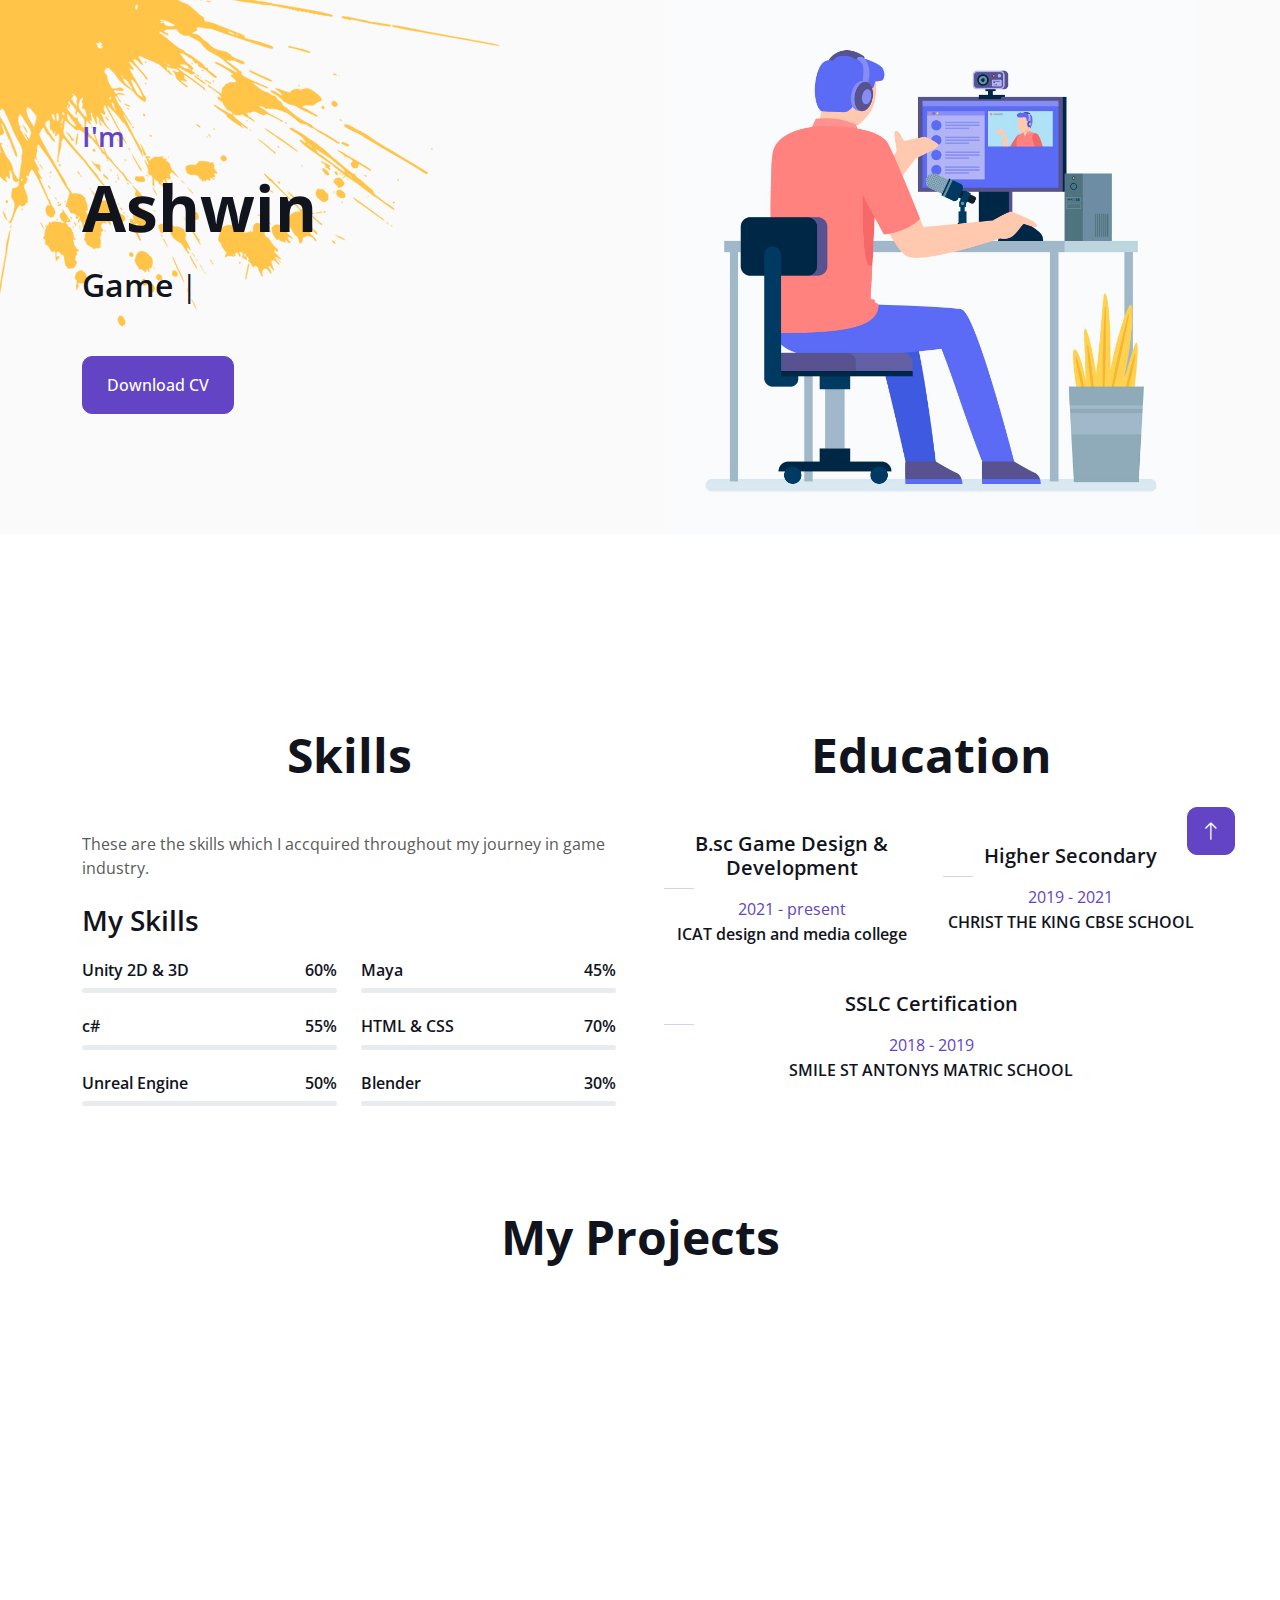
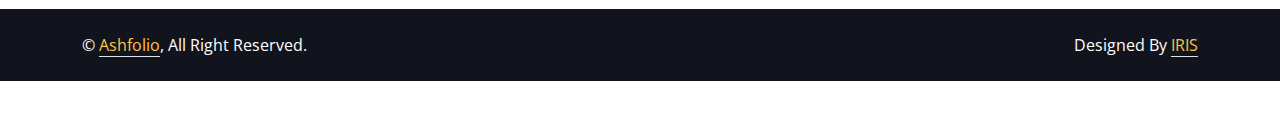
==== commit fd701ca2: "v3.2" ====
--- a/index.html
+++ b/index.html
@@ -549,6 +549,37 @@
                             <!-- <a href="https://iris8080.itch.io/flee" class="btn btn-primary py-2 px-4 me-5 fs-6 center " style="margin-bottom: 10px;">Play</a> -->
                         </div>
                     </div>
+
+                    <!-- project-6 -->
+
+                    <div class="row border border-4 border-primary rounded" style="background-color: rgb(230, 230, 230); padding-top:20px; padding-bottom:20px;">
+                        <div class="col-sm-6 rounded overflow-hidden justify-content-center">
+                            <!-- <img class="img-fluid" style="height: 90%; margin-top: 25px;" src="works/EDITED.jpg" alt=""> -->
+                            <video width="100%" height="100%" controls autoplay loop muted>
+                                <source src="video/vallam kali compressed.mp4" type="video/mp4">
+                              </video>
+                        </div>
+    
+                        <div class="col-sm-6 rounded overflow-hidden" style="margin-top: 10px; padding-left: 50px;">
+                            <h2 class="display-3">Vallam Kali</h2>
+
+                            <h4><u>About Game</u></h4>
+                            <div>
+                                <h6><b>Type</b> - 3D </h6>
+                                <h6><b>Genre</b> - Racing, Multiplayer</h6>
+                                <h6><b>Platform</b> - Windows</h6>
+                            </div>
+
+                            <h4 class=""><u>Team Members</u></h4>
+                            <div  class="">
+                                <h6><b>My Role</b> - Game Developer, Technical Artist</h6>
+                                <h6><b>Kiran Savio</b> - Game Designer</h6>
+                                <h6><b>Sanketh Vinnakota</b> - 3D Artist</h6>
+                            </div>
+                            
+                            <a href="https://iris8080.itch.io/vallam-kali" class="btn btn-primary py-2 px-4 me-5 fs-6 center" style="margin-bottom: 10px;">Download</a>
+                        </div>
+                    </div>
                     
                     
                 </div>
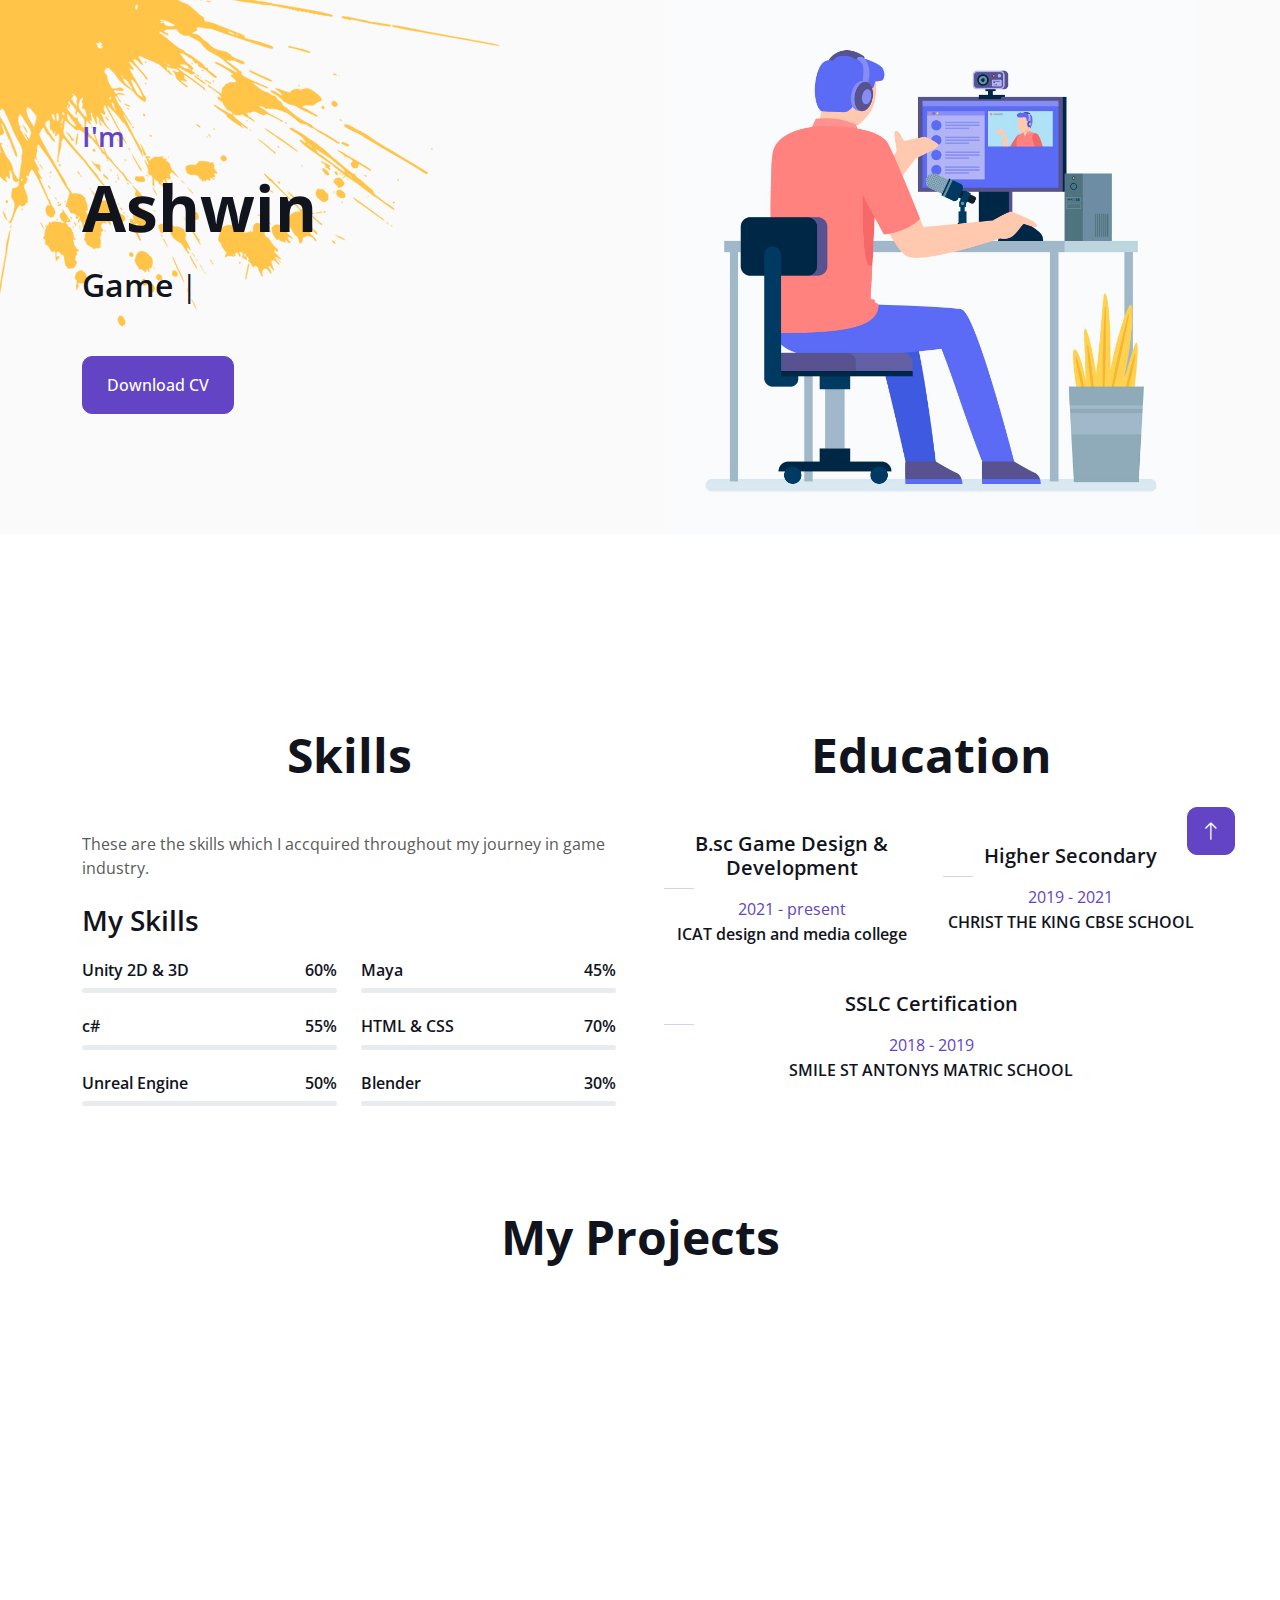
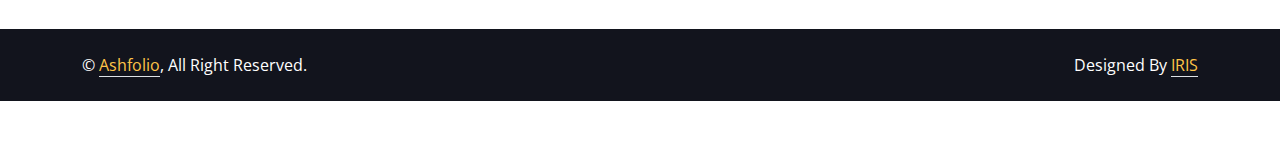
==== commit 9b61cbe9: "v3.21" ====
--- a/index.html
+++ b/index.html
@@ -552,7 +552,7 @@
 
                     <!-- project-6 -->
 
-                    <div class="row border border-4 border-primary rounded" style="background-color: rgb(230, 230, 230); padding-top:20px; padding-bottom:20px;">
+                    <div class="row border border-4 border-primary rounded" style="background-color: rgb(230, 230, 230); padding-top:20px; padding-bottom:20px; margin-top: 20px;">
                         <div class="col-sm-6 rounded overflow-hidden justify-content-center">
                             <!-- <img class="img-fluid" style="height: 90%; margin-top: 25px;" src="works/EDITED.jpg" alt=""> -->
                             <video width="100%" height="100%" controls autoplay loop muted>
